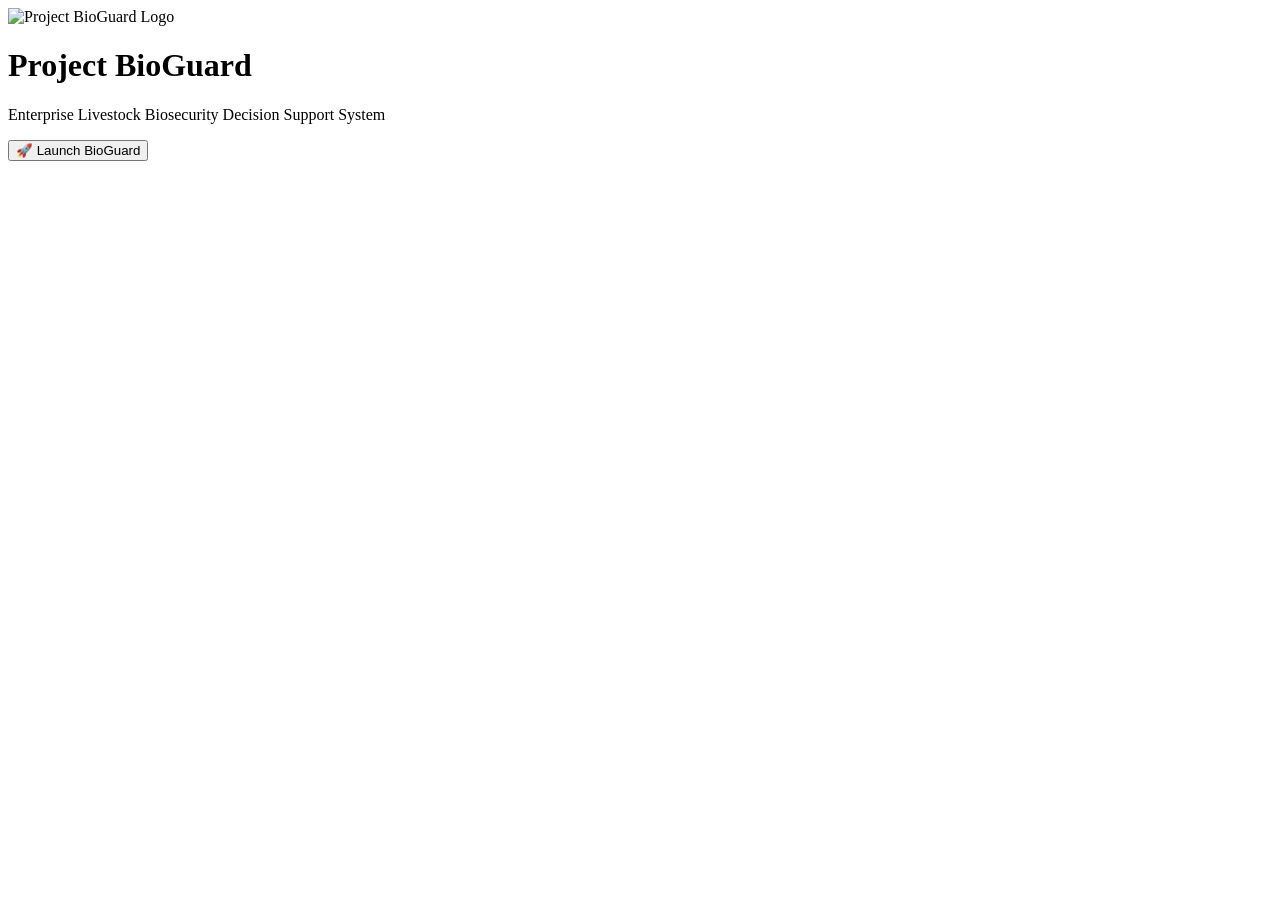
==== pages/fmd-report.html @ 7c82a00c "v0.1.0 - BioGuard MVP Baseline" ====
<!DOCTYPE html>
<html lang="en">

<head>

    <meta charset="UTF-8">
    
        <meta name="viewport" content="width=device-width, initial-scale=1.0">
        
            <title>Project BioGuard</title>
            
                <link rel="stylesheet" href="css/style.css">
                
                </head>
                
                <body>
                
                    <div class="container">
                    
                            <img
                                        src="assets/bioguard-logo-v2.png"
                                                    alt="Project BioGuard Logo"
                                                                class="logo">
                                                                
                                                                        <h1>Project BioGuard</h1>
                                                                        
                                                                                <p class="subtitle">
                                                                                
                                                                                            Enterprise Livestock Biosecurity Decision Support System
                                                                                            
                                                                                                    </p>
                                                                                                    
                                                                                                            <button id="launchButton">
                                                                                                            
                                                                                                                        🚀 Launch BioGuard
                                                                                                                        
                                                                                                                                </button>
                                                                                                                                
                                                                                                                                    </div>
                                                                                                                                    
                                                                                                                                        <script src="js/script.js"></script>
                                                                                                                                        
                                                                                                                                        </body>
                                                                                                                                        
                                                                                                                                        </html>                                                </button>

                                                                                                                                                                    </div>

                                                                                                                                                                        <script src="script.js"></script>

                                                                                                                                                                        </body>

                                                                                                                                                                        </html>
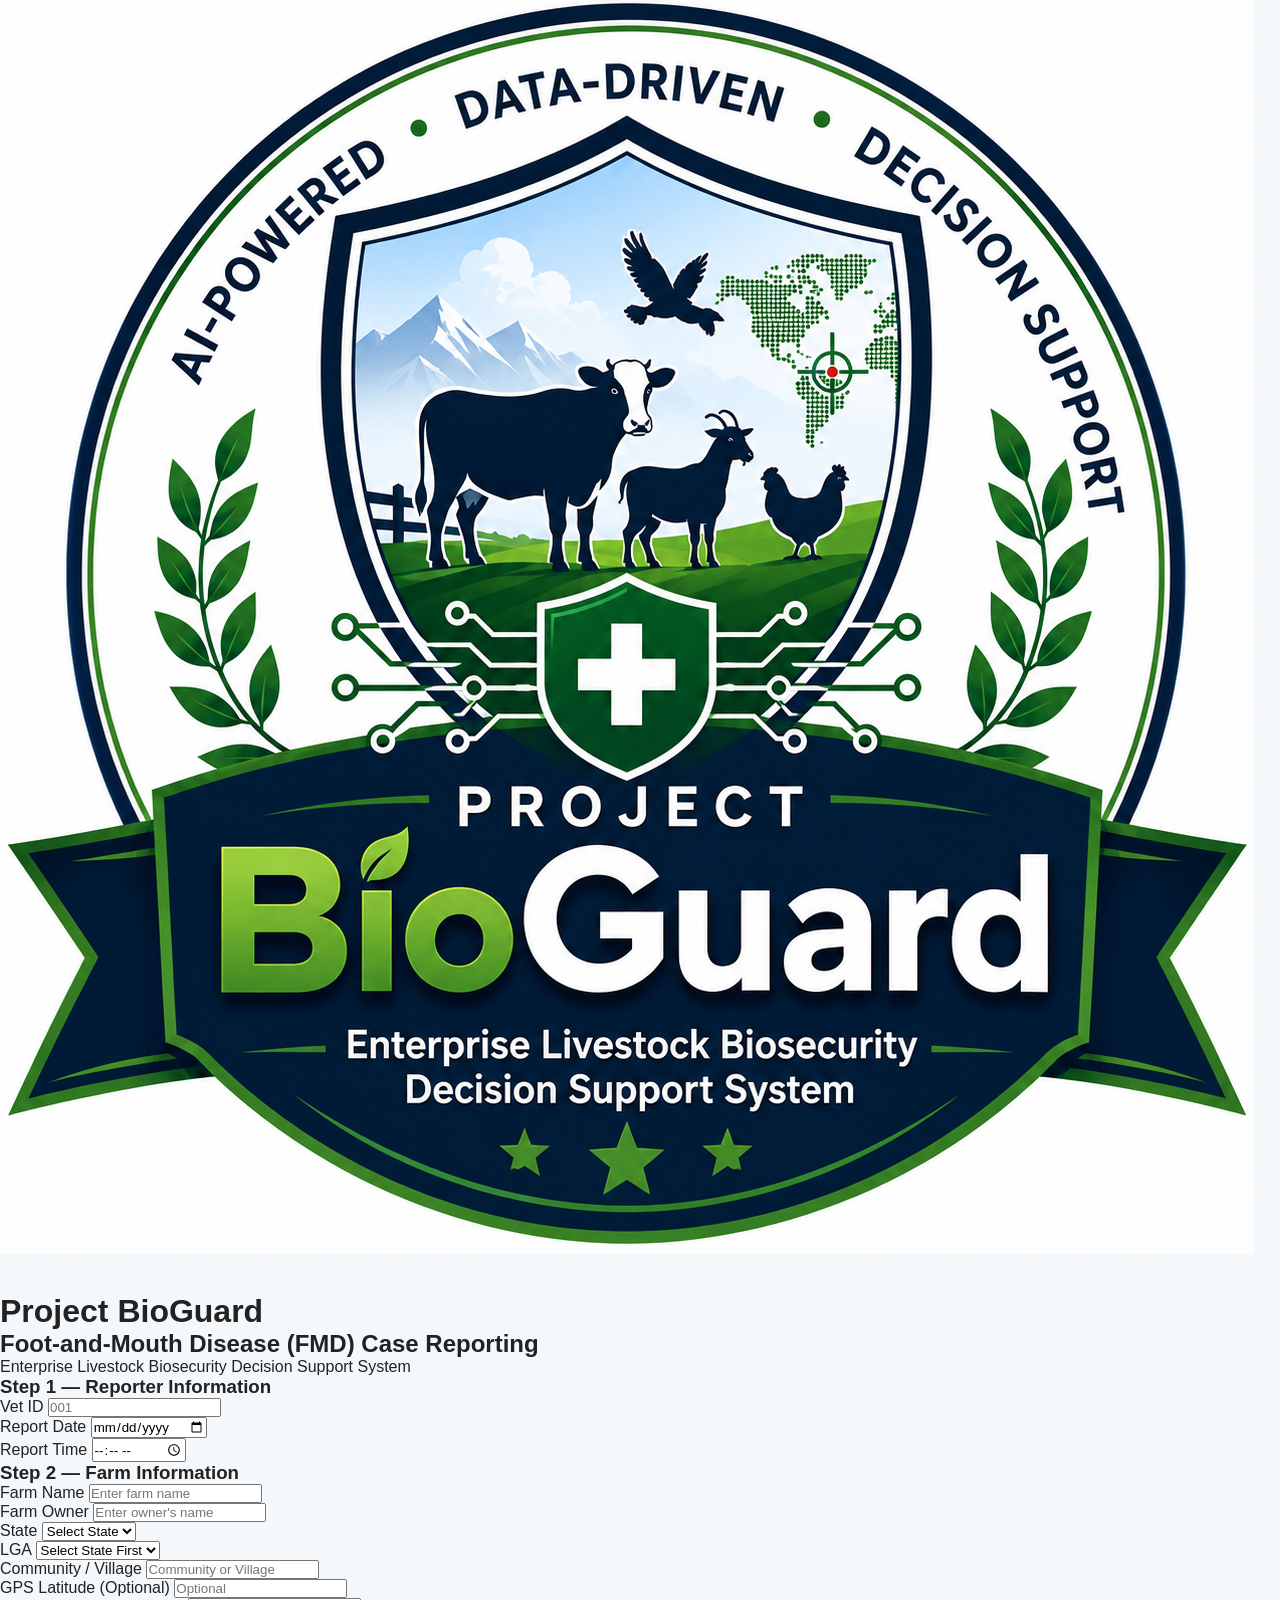
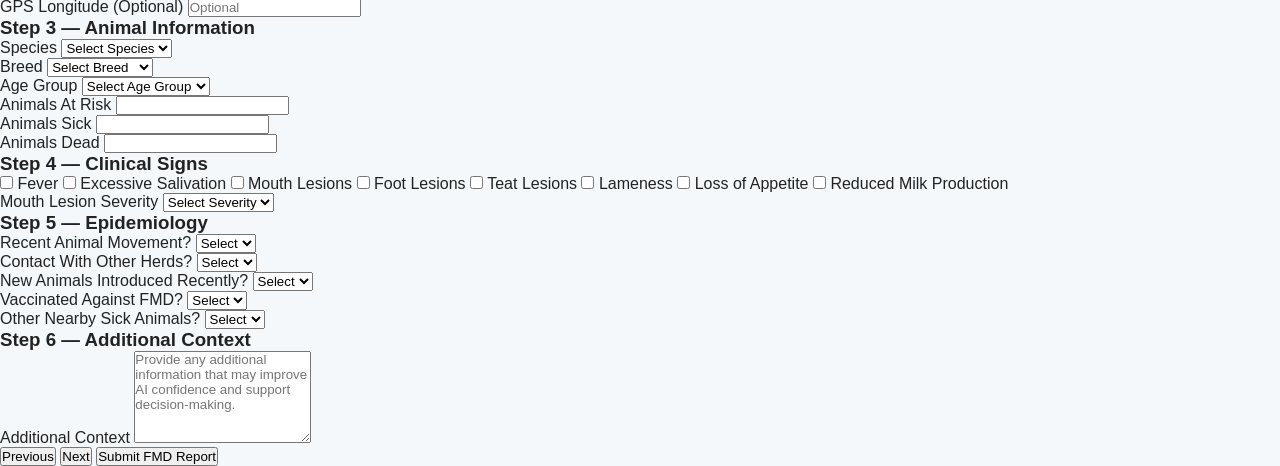
==== commit 88fc8023: "v0.2.0 - Added FMD Builder System" ====
--- a/pages/fmd-report.html
+++ b/pages/fmd-report.html
@@ -1,53 +1,598 @@
+
 <!DOCTYPE html>
 <html lang="en">
 
 <head>
 
-    <meta charset="UTF-8">
-    
-        <meta name="viewport" content="width=device-width, initial-scale=1.0">
-        
-            <title>Project BioGuard</title>
-            
-                <link rel="stylesheet" href="css/style.css">
-                
-                </head>
-                
-                <body>
-                
-                    <div class="container">
-                    
-                            <img
-                                        src="assets/bioguard-logo-v2.png"
-                                                    alt="Project BioGuard Logo"
-                                                                class="logo">
-                                                                
-                                                                        <h1>Project BioGuard</h1>
-                                                                        
-                                                                                <p class="subtitle">
-                                                                                
-                                                                                            Enterprise Livestock Biosecurity Decision Support System
-                                                                                            
-                                                                                                    </p>
-                                                                                                    
-                                                                                                            <button id="launchButton">
-                                                                                                            
-                                                                                                                        🚀 Launch BioGuard
-                                                                                                                        
-                                                                                                                                </button>
-                                                                                                                                
-                                                                                                                                    </div>
-                                                                                                                                    
-                                                                                                                                        <script src="js/script.js"></script>
-                                                                                                                                        
-                                                                                                                                        </body>
-                                                                                                                                        
-                                                                                                                                        </html>                                                </button>
-
-                                                                                                                                                                    </div>
-
-                                                                                                                                                                        <script src="script.js"></script>
-
-                                                                                                                                                                        </body>
-
-                                                                                                                                                                        </html>
+<meta charset="UTF-8">
+
+<meta name="viewport"
+      content="width=device-width, initial-scale=1.0">
+
+<title>
+Project BioGuard
+FMD Case Reporting
+</title>
+
+<link rel="stylesheet"
+      href="../css/fmd-report.css">
+
+</head>
+
+<body>
+
+<div class="container">
+
+<header class="page-header">
+
+<img src="../assets/bioguard-logo-v2.png"
+     class="logo"
+     alt="BioGuard Logo">
+
+<div>
+
+<h1>Project BioGuard</h1>
+
+<h2>
+Foot-and-Mouth Disease
+(FMD)
+Case Reporting
+</h2>
+
+<p>
+Enterprise Livestock
+Biosecurity Decision
+Support System
+</p>
+
+</div>
+
+</header>
+
+<!-- ==========================
+     STEP 1
+========================== -->
+
+<section class="form-step active"
+         id="step1">
+
+<h3>
+Step 1 — Reporter Information
+</h3>
+
+<div class="form-group">
+
+<label for="vetId">
+
+Vet ID
+
+</label>
+
+<input
+type="text"
+id="vetId"
+placeholder="001">
+
+</div>
+
+<div class="form-group">
+
+<label for="reportDate">
+
+Report Date
+
+</label>
+
+<input
+type="date"
+id="reportDate">
+
+</div>
+
+<div class="form-group">
+
+<label for="reportTime">
+
+Report Time
+
+</label>
+
+<input
+type="time"
+id="reportTime">
+
+</div>
+
+</section>
+
+<!-- ==========================
+     STEP 2
+========================== -->
+
+<section class="form-step"
+         id="step2">
+
+<h3>
+
+Step 2 — Farm Information
+
+</h3>
+
+<div class="form-group">
+
+<label>
+
+Farm Name
+
+</label>
+
+<input
+type="text"
+id="farmName"
+placeholder="Enter farm name">
+
+</div>
+
+<div class="form-group">
+
+<label>
+
+Farm Owner
+
+</label>
+
+<input
+type="text"
+id="farmOwner"
+placeholder="Enter owner's name">
+
+</div>
+
+<div class="form-group">
+
+<label>
+
+State
+
+</label>
+
+<select id="state">
+
+<option value="">
+Select State
+</option>
+
+</select>
+
+</div>
+
+<div class="form-group">
+
+<label>
+
+LGA
+
+</label>
+
+<select id="lga">
+
+<option value="">
+Select State First
+</option>
+
+</select>
+
+</div>
+
+<div class="form-group">
+
+<label>
+
+Community / Village
+
+</label>
+
+<input
+type="text"
+id="community"
+placeholder="Community or Village">
+
+</div>
+
+<div class="form-group">
+
+<label>
+
+GPS Latitude (Optional)
+
+</label>
+
+<input
+type="text"
+id="gpsLatitude"
+placeholder="Optional">
+
+</div>
+
+<div class="form-group">
+
+<label>
+
+GPS Longitude (Optional)
+
+</label>
+
+<input
+type="text"
+id="gpsLongitude"
+placeholder="Optional">
+
+</div>
+
+</section>
+
+<!-- ==========================
+     STEP 3
+========================== -->
+
+<section class="form-step"
+         id="step3">
+
+<h3>
+
+Step 3 — Animal Information
+
+</h3>
+
+<div class="form-group">
+
+<label>
+
+Species
+
+</label>
+
+<select id="species">
+
+<option value="">Select Species</option>
+
+<option>Cattle</option>
+<option>Goat</option>
+<option>Sheep</option>
+<option>Pig</option>
+
+</select>
+
+</div>
+
+<div class="form-group">
+
+<label>
+
+Breed
+
+</label>
+
+<select id="breed">
+
+<option value="">Select Breed</option>
+
+<option>White Fulani</option>
+<option>Red Bororo</option>
+<option>Sokoto Gudali</option>
+<option>Muturu</option>
+<option>Crossbreed</option>
+<option>Other</option>
+
+</select>
+
+</div>
+
+<div class="form-group">
+
+<label>
+
+Age Group
+
+</label>
+
+<select id="ageGroup">
+
+<option value="">Select Age Group</option>
+
+<option>Neonate</option>
+<option>Young</option>
+<option>Adult</option>
+
+</select>
+
+</div>
+
+<div class="form-group">
+
+<label>
+
+Animals At Risk
+
+</label>
+
+<input
+type="number"
+id="animalsAtRisk"
+min="0">
+
+</div>
+
+<div class="form-group">
+
+<label>
+
+Animals Sick
+
+</label>
+
+<input
+type="number"
+id="animalsSick"
+min="0">
+
+</div>
+
+<div class="form-group">
+
+<label>
+
+Animals Dead
+
+</label>
+
+<input
+type="number"
+id="animalsDead"
+min="0">
+
+</div>
+
+</section>
+
+<!-- ==========================
+     STEP 4
+========================== -->
+
+<section class="form-step"
+         id="step4">
+
+<h3>
+
+Step 4 — Clinical Signs
+
+</h3>
+
+<div class="checkbox-group">
+
+<label><input type="checkbox" id="fever"> Fever</label>
+
+<label><input type="checkbox" id="salivation"> Excessive Salivation</label>
+
+<label><input type="checkbox" id="mouthLesions"> Mouth Lesions</label>
+
+<label><input type="checkbox" id="footLesions"> Foot Lesions</label>
+
+<label><input type="checkbox" id="teatLesions"> Teat Lesions</label>
+
+<label><input type="checkbox" id="lameness"> Lameness</label>
+
+<label><input type="checkbox" id="lossAppetite"> Loss of Appetite</label>
+
+<label><input type="checkbox" id="reducedMilk"> Reduced Milk Production</label>
+
+</div>
+
+<div class="form-group">
+
+<label>
+
+Mouth Lesion Severity
+
+</label>
+
+<select id="mouthSeverity">
+
+<option value="">Select Severity</option>
+
+<option>Mild</option>
+
+<option>Moderate</option>
+
+<option>Severe</option>
+
+</select>
+
+</div>
+
+</section>
+
+<!-- ==========================
+     STEP 5
+========================== -->
+
+<section class="form-step"
+         id="step5">
+
+<h3>
+
+Step 5 — Epidemiology
+
+</h3>
+
+<div class="form-group">
+
+<label>
+
+Recent Animal Movement?
+
+</label>
+
+<select id="animalMovement">
+
+<option value="">Select</option>
+
+<option>Yes</option>
+
+<option>No</option>
+
+</select>
+
+</div>
+
+<div class="form-group">
+
+<label>
+
+Contact With Other Herds?
+
+</label>
+
+<select id="contactHerds">
+
+<option value="">Select</option>
+
+<option>Yes</option>
+
+<option>No</option>
+
+</select>
+
+</div>
+
+<div class="form-group">
+
+<label>
+
+New Animals Introduced Recently?
+
+</label>
+
+<select id="newAnimals">
+
+<option value="">Select</option>
+
+<option>Yes</option>
+
+<option>No</option>
+
+</select>
+
+</div>
+
+<div class="form-group">
+
+<label>
+
+Vaccinated Against FMD?
+
+</label>
+
+<select id="vaccinated">
+
+<option value="">Select</option>
+
+<option>Yes</option>
+
+<option>No</option>
+
+</select>
+
+</div>
+
+<div class="form-group">
+
+<label>
+
+Other Nearby Sick Animals?
+
+</label>
+
+<select id="nearbyCases">
+
+<option value="">Select</option>
+
+<option>Yes</option>
+
+<option>No</option>
+
+</select>
+
+</div>
+
+</section>
+
+<!-- ==========================
+     STEP 6
+========================== -->
+
+<section class="form-step"
+         id="step6">
+
+<h3>
+
+Step 6 — Additional Context
+
+</h3>
+
+<div class="form-group">
+
+<label>
+
+Additional Context
+
+</label>
+
+<textarea
+id="additionalContext"
+rows="6"
+placeholder="Provide any additional information that may improve AI confidence and support decision-making."></textarea>
+
+</div>
+
+</section>
+
+<div class="navigation">
+
+<button
+type="button"
+id="previousBtn">
+
+Previous
+
+</button>
+
+<button
+type="button"
+id="nextBtn">
+
+Next
+
+</button>
+
+<button
+type="submit"
+id="submitBtn">
+
+Submit FMD Report
+
+</button>
+
+</div>
+
+</form>
+
+</div>
+
+<script src="../data/nigeria-lgas.js"></script>
+
+<script src="../js/fmd-report.js"></script>
+
+</body>
+
+</html>
--- a/css/fmd-report.css
+++ b/css/fmd-report.css
@@ -0,0 +1,175 @@
+*{
+
+        margin:0;
+
+            padding:0;
+
+                box-sizing:border-box;
+
+                    font-family:Arial, Helvetica, sans-serif;
+
+                    }
+
+                    body{
+
+                        display:flex;
+
+                            background:#f4f8fb;
+
+                                color:#222;
+
+                                }
+
+                                /* Sidebar */
+
+                                .sidebar{
+
+                                    width:260px;
+
+                                        min-height:100vh;
+
+                                            background:#0b5e2b;
+
+                                                color:white;
+
+                                                    padding:25px;
+
+                                                        position:fixed;
+
+                                                            left:0;
+
+                                                                top:0;
+
+                                                                }
+
+                                                                .logo{
+
+                                                                    text-align:center;
+
+                                                                        margin-bottom:35px;
+
+                                                                        }
+
+                                                                        .logo img{
+
+                                                                            width:90px;
+
+                                                                                border-radius:18px;
+
+                                                                                    background:white;
+
+                                                                                        padding:8px;
+
+                                                                                            box-shadow:0 8px 20px rgba(0,0,0,.20);
+
+                                                                                            }
+
+                                                                                            .logo h2{
+
+                                                                                                margin-top:12px;
+
+                                                                                                }
+
+                                                                                                .sidebar ul{
+
+                                                                                                    list-style:none;
+
+                                                                                                    }
+
+                                                                                                    .sidebar li{
+
+                                                                                                        padding:15px;
+
+                                                                                                            margin-bottom:10px;
+
+                                                                                                                border-radius:10px;
+
+                                                                                                                    cursor:pointer;
+
+                                                                                                                        transition:.3s;
+
+                                                                                                                        }
+
+                                                                                                                        .sidebar li:hover{
+
+                                                                                                                            background:rgba(255,255,255,.18);
+
+                                                                                                                            }
+
+                                                                                                                            /* Main */
+
+                                                                                                                            .main{
+
+                                                                                                                                margin-left:260px;
+
+                                                                                                                                    width:100%;
+
+                                                                                                                                    }
+
+                                                                                                                                    /* Top bar */
+
+                                                                                                                                    .topbar{
+
+                                                                                                                                        height:80px;
+
+                                                                                                                                            background:white;
+
+                                                                                                                                                display:flex;
+
+                                                                                                                                                    align-items:center;
+
+                                                                                                                                                        padding:0 35px;
+
+                                                                                                                                                            box-shadow:0 2px 10px rgba(0,0,0,.08);
+
+                                                                                                                                                            }
+
+                                                                                                                                                            /* Content */
+
+                                                                                                                                                            .content{
+
+                                                                                                                                                                padding:40px;
+
+                                                                                                                                                                }
+
+                                                                                                                                                                .content h2{
+
+                                                                                                                                                                    color:#0b5e2b;
+
+                                                                                                                                                                        margin-bottom:15px;
+
+                                                                                                                                                                        }
+
+                                                                                                                                                                        .content p{
+
+                                                                                                                                                                            color:#666;
+
+                                                                                                                                                                                font-size:18px;
+
+                                                                                                                                                                                }
+}@media (max-width:768px){
+
+        .sidebar{
+                width:90px;
+                    }
+
+                        .sidebar h2{
+                                display:none;
+                                    }
+
+                                        .sidebar ul li{
+                                                font-size:14px;
+                                                        text-align:center;
+                                                            }
+
+                                                                .main-content{
+                                                                        margin-left:90px;
+                                                                                padding:20px;
+                                                                                    }
+
+                                                                                        .main-content h1{
+                                                                                                font-size:30px;
+                                                                                                    }
+
+                                                                                                    }
+}
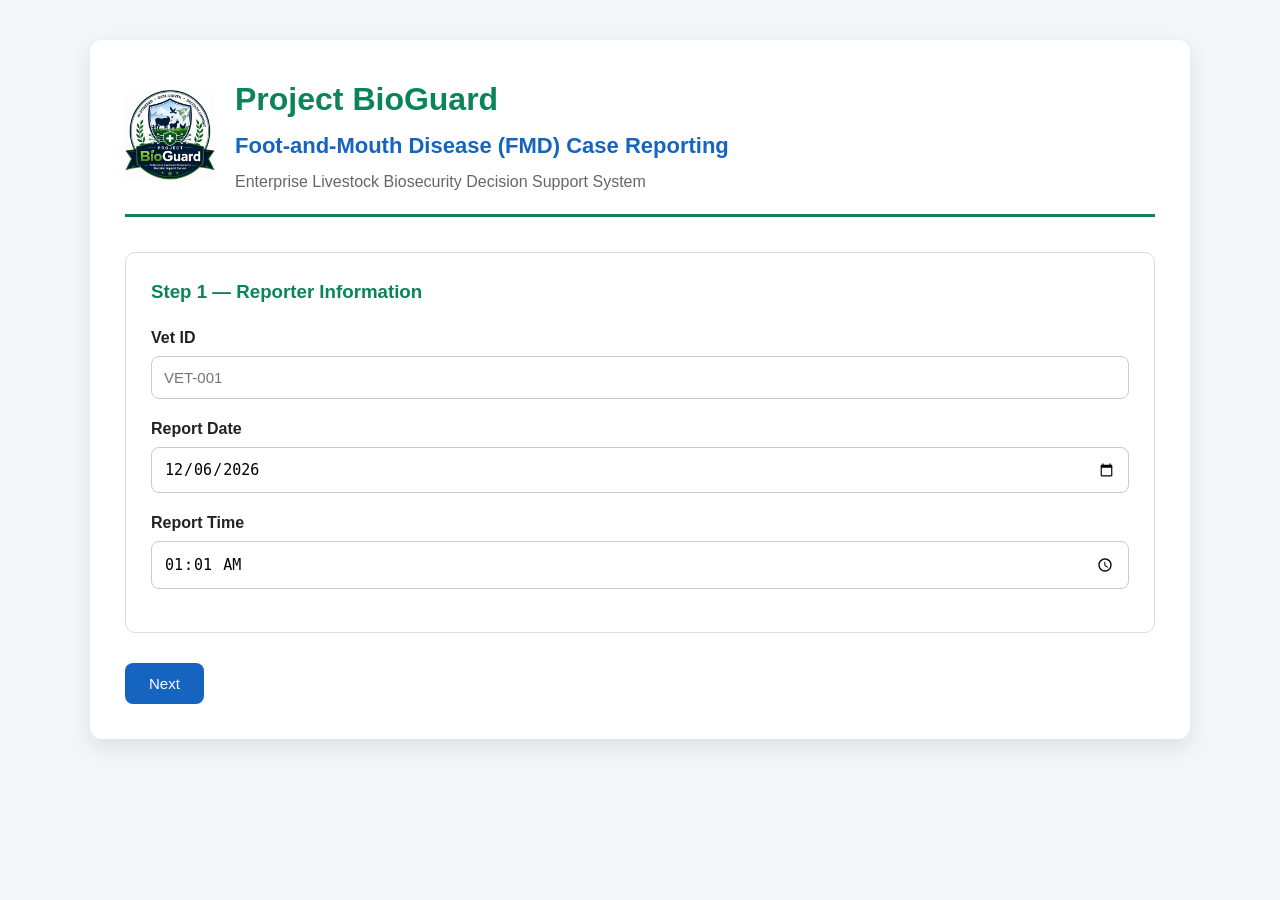
==== commit 7b1512ae: "Complete Reporter Information module with validation" ====
--- a/pages/fmd-report.html
+++ b/pages/fmd-report.html
@@ -71,7 +71,7 @@
 <input
 type="text"
 id="vetId"
-placeholder="001">
+placeholder="VET-001">
 
 </div>
 
@@ -559,29 +559,23 @@
 
 <div class="navigation">
 
-<button
-type="button"
-id="previousBtn">
-
-Previous
-
-</button>
-
-<button
-type="button"
-id="nextBtn">
-
-Next
-
-</button>
-
-<button
-type="submit"
-id="submitBtn">
-
-Submit FMD Report
-
-</button>
+    <button
+    type="button"
+    id="prevBtn">
+        Previous
+    </button>
+
+    <button
+    type="button"
+    id="nextBtn">
+        Next
+    </button>
+
+    <button
+    type="submit"
+    id="submitBtn">
+        Submit FMD Report
+    </button>
 
 </div>
 
@@ -589,10 +583,7 @@
 
 </div>
 
-<script src="../data/nigeria-lgas.js"></script>
-
 <script src="../js/fmd-report.js"></script>
 
 </body>
-
 </html>
--- a/css/fmd-report.css
+++ b/css/fmd-report.css
@@ -1,175 +1,190 @@
+
+/* ======================================================
+   Project BioGuard
+   FMD Reporting Wizard
+   Enterprise Theme v0.2.0
+====================================================== */
+
 *{
+    margin:0;
+    padding:0;
+    box-sizing:border-box;
+}
 
-        margin:0;
+body{
+    font-family:Arial, Helvetica, sans-serif;
+    background:#f4f7f9;
+    color:#222;
+    line-height:1.5;
+}
 
-            padding:0;
+.container{
+    max-width:1100px;
+    margin:40px auto;
+    background:#ffffff;
+    border-radius:12px;
+    box-shadow:0 8px 25px rgba(0,0,0,.10);
+    padding:35px;
+}
 
-                box-sizing:border-box;
+.page-header{
+    display:flex;
+    align-items:center;
+    gap:20px;
+    margin-bottom:35px;
+    padding-bottom:20px;
+    border-bottom:3px solid #0b8457;
+}
 
-                    font-family:Arial, Helvetica, sans-serif;
+.logo{
+    width:90px;
+}
 
-                    }
+.page-header h1{
+    color:#0b8457;
+    font-size:32px;
+    margin-bottom:6px;
+}
 
-                    body{
+.page-header h2{
+    color:#1565c0;
+    font-size:22px;
+    margin-bottom:8px;
+}
 
-                        display:flex;
+.page-header p{
+    color:#666;
+}
 
-                            background:#f4f8fb;
+.form-step{
+    background:#ffffff;
+    border:1px solid #dcdcdc;
+    border-radius:10px;
+    padding:25px;
+    margin-bottom:30px;
+}
 
-                                color:#222;
+.form-step h3{
+    color:#0b8457;
+    margin-bottom:20px;
+}
 
-                                }
+.form-group{
+    margin-bottom:18px;
+}
 
-                                /* Sidebar */
+label{
+    display:block;
+    margin-bottom:6px;
+    font-weight:bold;
+}
 
-                                .sidebar{
+input:not([type="checkbox"]),
+select,
+textarea{
+    width:100%;
+    padding:12px;
+    border:1px solid #cccccc;
+    border-radius:8px;
+    font-size:15px;
+}
 
-                                    width:260px;
+input:focus,
+select:focus,
+textarea:focus{
+    outline:none;
+    border-color:#1565c0;
+    box-shadow:0 0 6px rgba(21,101,192,.30);
+}
 
-                                        min-height:100vh;
+.checkbox-group{
+    display:grid;
+    grid-template-columns:1fr;
+    gap:12px;
+    margin-bottom:25px;
+}
 
-                                            background:#0b5e2b;
+.checkbox-group label{
+    display:inline-flex !important;
+    align-items:center !important;
+    justify-content:flex-start !important;
+    gap:6px !important;
+    width:auto !important;
+    padding:8px 0 !important;
+    margin:0 !important;
+    font-weight:normal;
+transition: background 0.2s ease;
+}
+.checkbox-group label:hover{
+    background:#f3f9f3;
+}
+.checkbox-group label:active{
+    background:#e8f5e9;
+}
+.checkbox-group input[type="checkbox"]{
+    width:auto !important;
+    height:auto !important;
+    margin:0 !important;
+    padding:0 !important;
+    flex:none !important;
+}
+.checkbox-group input[type="checkbox"]{
+    transform: scale(1.3);
+    margin-right: 8px;
+    cursor: pointer;
+}
+.navigation{
+    display:flex;
+    justify-content:space-between;
+    margin-top:30px;
+}
 
-                                                color:white;
+.navigation button{
+    background:#1565c0;
+    color:#ffffff;
+    border:none;
+    padding:12px 24px;
+    border-radius:8px;
+    cursor:pointer;
+    font-size:15px;
+    transition:.3s;
+}
 
-                                                    padding:25px;
+.navigation button:hover{
+    background:#0b8457;
+}
 
-                                                        position:fixed;
+#submitBtn{
+    background:#0b8457;
+}
 
-                                                            left:0;
+#submitBtn:hover{
+    background:#086c47;
+}
 
-                                                                top:0;
+@media(max-width:768px){
 
-                                                                }
+.container{
+    margin:15px;
+    padding:20px;
+}
 
-                                                                .logo{
+.page-header{
+    flex-direction:column;
+    text-align:center;
+}
 
-                                                                    text-align:center;
+.logo{
+    width:70px;
+}
 
-                                                                        margin-bottom:35px;
+.navigation{
+    flex-direction:column;
+    gap:12px;
+}
 
-                                                                        }
+.navigation button{
+    width:100%;
+}
 
-                                                                        .logo img{
-
-                                                                            width:90px;
-
-                                                                                border-radius:18px;
-
-                                                                                    background:white;
-
-                                                                                        padding:8px;
-
-                                                                                            box-shadow:0 8px 20px rgba(0,0,0,.20);
-
-                                                                                            }
-
-                                                                                            .logo h2{
-
-                                                                                                margin-top:12px;
-
-                                                                                                }
-
-                                                                                                .sidebar ul{
-
-                                                                                                    list-style:none;
-
-                                                                                                    }
-
-                                                                                                    .sidebar li{
-
-                                                                                                        padding:15px;
-
-                                                                                                            margin-bottom:10px;
-
-                                                                                                                border-radius:10px;
-
-                                                                                                                    cursor:pointer;
-
-                                                                                                                        transition:.3s;
-
-                                                                                                                        }
-
-                                                                                                                        .sidebar li:hover{
-
-                                                                                                                            background:rgba(255,255,255,.18);
-
-                                                                                                                            }
-
-                                                                                                                            /* Main */
-
-                                                                                                                            .main{
-
-                                                                                                                                margin-left:260px;
-
-                                                                                                                                    width:100%;
-
-                                                                                                                                    }
-
-                                                                                                                                    /* Top bar */
-
-                                                                                                                                    .topbar{
-
-                                                                                                                                        height:80px;
-
-                                                                                                                                            background:white;
-
-                                                                                                                                                display:flex;
-
-                                                                                                                                                    align-items:center;
-
-                                                                                                                                                        padding:0 35px;
-
-                                                                                                                                                            box-shadow:0 2px 10px rgba(0,0,0,.08);
-
-                                                                                                                                                            }
-
-                                                                                                                                                            /* Content */
-
-                                                                                                                                                            .content{
-
-                                                                                                                                                                padding:40px;
-
-                                                                                                                                                                }
-
-                                                                                                                                                                .content h2{
-
-                                                                                                                                                                    color:#0b5e2b;
-
-                                                                                                                                                                        margin-bottom:15px;
-
-                                                                                                                                                                        }
-
-                                                                                                                                                                        .content p{
-
-                                                                                                                                                                            color:#666;
-
-                                                                                                                                                                                font-size:18px;
-
-                                                                                                                                                                                }
-}@media (max-width:768px){
-
-        .sidebar{
-                width:90px;
-                    }
-
-                        .sidebar h2{
-                                display:none;
-                                    }
-
-                                        .sidebar ul li{
-                                                font-size:14px;
-                                                        text-align:center;
-                                                            }
-
-                                                                .main-content{
-                                                                        margin-left:90px;
-                                                                                padding:20px;
-                                                                                    }
-
-                                                                                        .main-content h1{
-                                                                                                font-size:30px;
-                                                                                                    }
-
-                                                                                                    }
-}+}
